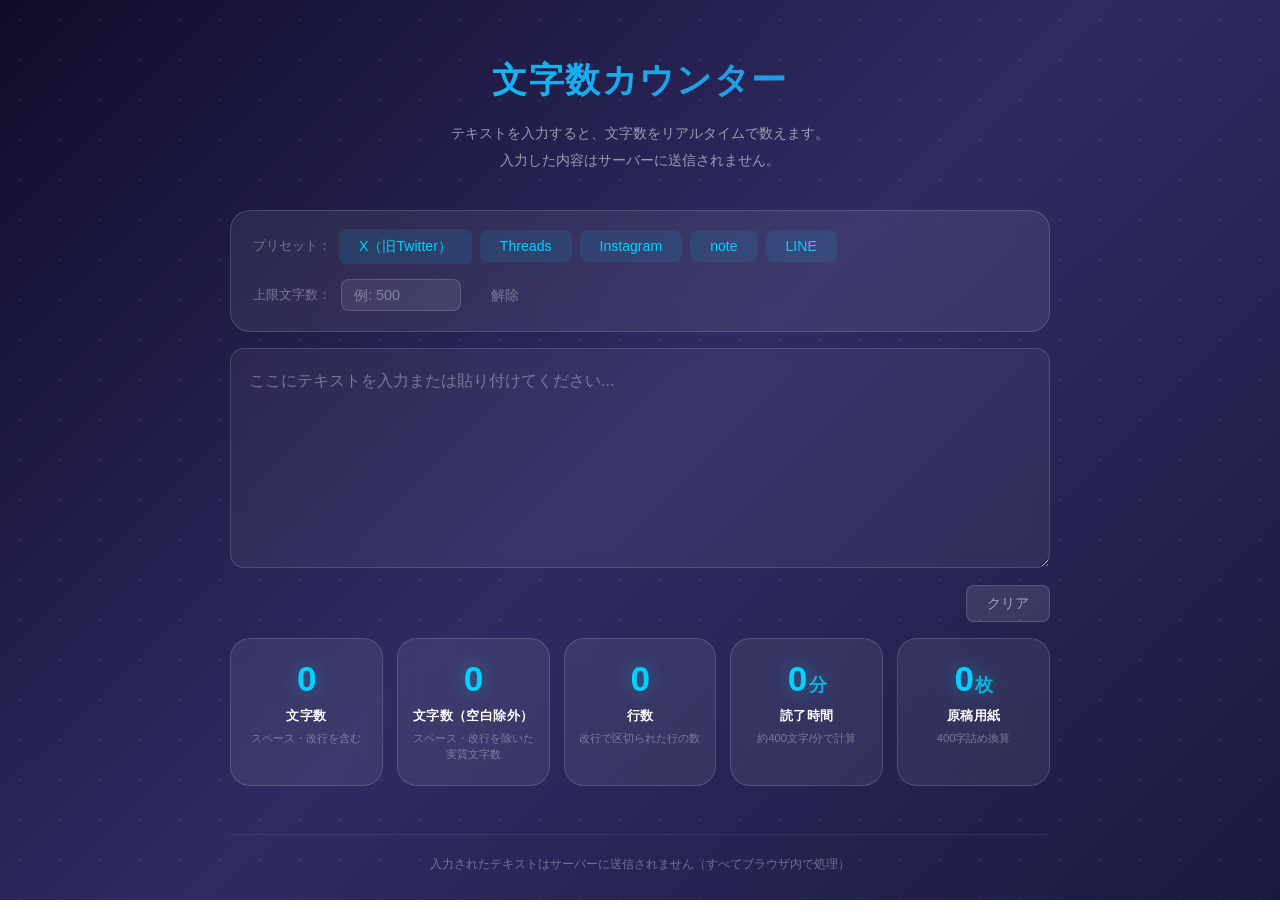
==== index.html @ 9572130a "SEO対策：meta description・OGP・JSON-LD・sitemap・robots.txt を追加 Co-Authored-By: Claude Sonnet 4.6 <noreply" ====
<!DOCTYPE html>
<html lang="ja">
  <head>
    <!-- ブラウザに「このファイルはHTMLですよ」と伝える宣言 -->

    <!-- 文字コードの指定（日本語を正しく表示するために必須） -->
    <meta charset="UTF-8" />

    <!-- スマートフォンでも正しく表示するための設定 -->
    <meta name="viewport" content="width=device-width, initial-scale=1.0" />

    <!-- ブラウザのタブに表示されるタイトル -->
    <title>文字数カウンター｜無料・リアルタイムで文字数をカウント</title>

    <!-- 検索結果に表示される説明文 -->
    <meta name="description" content="テキストを入力するだけで文字数をリアルタイムでカウント。スペース除外・行数・読了時間・原稿用紙換算も対応。X（旧Twitter）・Instagram・LINE など SNS の文字数制限プリセット付き。無料・登録不要。" />
    <meta name="keywords" content="文字数カウンター,文字数カウント,文字数,カウント,無料,リアルタイム,SNS,Twitter,Instagram,LINE" />

    <!-- 正規URL（重複ページ対策） -->
    <link rel="canonical" href="https://moji-counter.netlify.app/" />

    <!-- OGP（SNSシェア時の見た目） -->
    <meta property="og:type"        content="website" />
    <meta property="og:url"         content="https://moji-counter.netlify.app/" />
    <meta property="og:title"       content="文字数カウンター｜無料・リアルタイムで文字数をカウント" />
    <meta property="og:description" content="テキストを入力するだけで文字数をリアルタイムでカウント。SNS プリセット・読了時間・原稿用紙換算対応。無料・登録不要。" />
    <meta property="og:locale"      content="ja_JP" />
    <meta name="twitter:card"       content="summary" />

    <!-- 構造化データ（JSON-LD）：Googleがツールとして認識しやすくなる -->
    <script type="application/ld+json">
    {
      "@context": "https://schema.org",
      "@type": "WebApplication",
      "name": "文字数カウンター",
      "url": "https://moji-counter.netlify.app/",
      "description": "テキストを入力するだけで文字数をリアルタイムでカウント。スペース除外・行数・読了時間・原稿用紙換算も対応。SNSの文字数制限プリセット付き。",
      "applicationCategory": "UtilitiesApplication",
      "operatingSystem": "Any",
      "offers": {
        "@type": "Offer",
        "price": "0",
        "priceCurrency": "JPY"
      },
      "inLanguage": "ja"
    }
    </script>

    <!-- style.css を読み込む（見た目はこのファイルで定義） -->
    <link rel="stylesheet" href="css/style.css" />
  </head>

  <body>
    <!-- ページ全体を包むコンテナ（中央寄せなどに使う） -->
    <div class="container">

      <!-- ===== ヘッダー：タイトルと説明 ===== -->
      <header class="header">
        <h1 class="header__title">文字数カウンター</h1>
        <p class="header__description">
          テキストを入力すると、文字数をリアルタイムで数えます。<br />
          入力した内容はサーバーに送信されません。
        </p>
      </header>

      <!-- ===== メイン：テキストエリア ===== -->
      <main class="main">

        <!-- ===== SNSプリセット＋上限設定エリア ===== -->
        <div class="limit-area glass-card">

          <!-- SNSプリセットボタン群 -->
          <!-- data-limit 属性：ボタンに紐づく上限文字数を格納している -->
          <!-- JavaScriptはこの値を読み取って上限を自動セットする -->
          <div class="presets">
            <span class="presets__label">プリセット：</span>
            <button class="btn btn--preset" data-limit="140">X（旧Twitter）</button>
            <button class="btn btn--preset" data-limit="500">Threads</button>
            <button class="btn btn--preset" data-limit="2200">Instagram</button>
            <button class="btn btn--preset" data-limit="2000">note</button>
            <button class="btn btn--preset" data-limit="200">LINE</button>
          </div>

          <!-- 上限文字数の手動入力欄 -->
          <div class="limit-input-group">
            <label for="limit-input" class="limit-input-group__label">上限文字数：</label>
            <input
              id="limit-input"
              type="number"
              class="limit-input"
              placeholder="例: 500"
              min="1"
            />
            <!-- クリアボタン：上限設定を解除する -->
            <button id="limit-clear-btn" class="btn btn--limit-clear">解除</button>
          </div>

        </div>
        <!-- /limit-area -->

        <!-- テキストを入力する大きな欄 -->
        <!-- id="input-text" で JavaScript から操作するための名前をつける -->
        <textarea
          id="input-text"
          class="textarea"
          placeholder="ここにテキストを入力または貼り付けてください..."
        ></textarea>

        <!-- クリアボタン：テキストエリアの内容を全消去する -->
        <div class="button-area">
          <button id="clear-btn" class="btn btn--clear">クリア</button>
        </div>

        <!-- ===== プログレスバーエリア ===== -->
        <!-- 上限が設定されていないときは非表示（JSで制御する） -->
        <div id="progress-area" class="progress-area glass-card progress-area--hidden">

          <!-- 使用率テキスト表示（例：「140 / 280文字 (50%）」） -->
          <div class="progress-info">
            <span id="progress-text" class="progress-info__text"></span>
            <span id="progress-percent" class="progress-info__percent"></span>
          </div>

          <!-- プログレスバー本体 -->
          <!-- progress-bar__fill の width を JS で動的に変える -->
          <div class="progress-bar">
            <div id="progress-fill" class="progress-bar__fill"></div>
          </div>

        </div>
        <!-- /progress-area -->

        <!-- ===== カウント結果を表示するカードエリア ===== -->
        <!-- カードを横並びにするために cards というクラスを使う -->
        <div class="cards">

          <!-- カード1：総文字数 -->
          <div class="card glass-card">
            <span id="total-chars" class="card__number">0</span>
            <span class="card__label">文字数</span>
            <span class="card__description">スペース・改行を含む</span>
          </div>

          <!-- カード2：スペース・改行を除いた文字数 -->
          <div class="card glass-card">
            <span id="no-space-chars" class="card__number">0</span>
            <span class="card__label">文字数（空白除外）</span>
            <span class="card__description">スペース・改行を除いた実質文字数</span>
          </div>

          <!-- カード3：行数 -->
          <div class="card glass-card">
            <span id="lines" class="card__number">0</span>
            <span class="card__label">行数</span>
            <span class="card__description">改行で区切られた行の数</span>
          </div>

          <!-- カード4：読了時間 -->
          <div class="card glass-card">
            <span id="reading-time" class="card__number">0<span class="card__number-unit">分</span></span>
            <span class="card__label">読了時間</span>
            <span class="card__description">約400文字/分で計算</span>
          </div>

          <!-- カード5：原稿用紙換算 -->
          <div class="card glass-card">
            <span id="manuscript" class="card__number">0<span class="card__number-unit">枚</span></span>
            <span class="card__label">原稿用紙</span>
            <span class="card__description">400字詰め換算</span>
          </div>

        </div>
        <!-- /cards -->

      </main>
      <!-- /main -->

      <!-- ===== フッター：補足情報 ===== -->
      <footer class="footer">
        <p>入力されたテキストはサーバーに送信されません（すべてブラウザ内で処理）</p>
      </footer>

    </div>
    <!-- /container -->

    <!-- JavaScript ファイルを読み込む -->
    <!-- body の一番下に書くのがポイント：HTML が全部読み込まれてから JS を動かすため -->
    <script src="js/counter.js"></script>
  </body>
</html>
---- css/style.css ----
/* =============================================
   文字数カウンター - スタイルシート
   デザインコンセプト：「Glass & Depth」
   =============================================
   競合との差別化：
   - 深いパープル系グラデーション背景（競合はすべてライトテーマ）
   - グラスモーフィズム：すりガラス風カード
   - シアン〜ブルーのグラデーションアクセント
   - 数値に光彩（glow）エフェクト
============================================= */


/* =============================================
   1. デザイン変数
============================================= */
:root {
  /* ── 背景グラデーション ── */
  --bg-gradient: linear-gradient(135deg, #0f0c29 0%, #302b63 50%, #1a1a3e 100%);

  /* ── グラスカードの色 ── */
  /* rgba(r,g,b, 透明度) : 透明度を下げることで背景が透けて見える */
  --glass-bg:     rgba(255, 255, 255, 0.07);
  --glass-border: rgba(255, 255, 255, 0.15);
  --glass-hover:  rgba(255, 255, 255, 0.12);

  /* ── テキスト ── */
  --color-text:       #ffffff;
  --color-text-sub:   rgba(255, 255, 255, 0.55);
  --color-text-muted: rgba(255, 255, 255, 0.35);

  /* ── アクセント（シアン〜ブルー）── */
  --color-accent:    #00d2ff;
  --color-accent-2:  #3a7bd5;
  --gradient-accent: linear-gradient(90deg, #00d2ff, #3a7bd5);

  /* ── 警告色（上限超過時） ── */
  --color-danger:    #ff6b6b;
  --color-danger-bg: rgba(255, 107, 107, 0.15);

  /* ── サイズ ── */
  --radius-sm: 8px;
  --radius-md: 14px;
  --radius-lg: 20px;
}


/* =============================================
   2. リセット・ベーススタイル
============================================= */
* {
  margin: 0;
  padding: 0;
  box-sizing: border-box;
}

body {
  font-family: -apple-system, BlinkMacSystemFont, "Hiragino Kaku Gothic ProN",
    "Hiragino Sans", Meiryo, sans-serif;

  /* グラデーション背景を全画面に固定 */
  background: var(--bg-gradient);
  /* fixed にすることでスクロールしても背景が動かない */
  background-attachment: fixed;

  color: var(--color-text);
  line-height: 1.6;

  /* ページの最小高さを画面全体に */
  min-height: 100vh;
}


/* =============================================
   3. 背景の星屑エフェクト
   =============================================
   ::before 疑似要素で背景にドットパターンを追加。
   これだけで「宇宙っぽい奥行き」が生まれます。
============================================= */
body::before {
  content: '';
  position: fixed;        /* スクロールしても固定 */
  inset: 0;               /* 上下左右すべて0（全画面を覆う） */
  pointer-events: none;   /* クリックなどの操作を透過する */

  /* 小さな半透明ドットを散りばめる */
  background-image:
    radial-gradient(circle, rgba(255,255,255,0.08) 1px, transparent 1px);
  background-size: 40px 40px; /* ドットの間隔 */

  z-index: 0; /* コンテンツの下に置く */
}


/* =============================================
   4. コンテナ（中央寄せ）
============================================= */
.container {
  position: relative;
  z-index: 1;           /* body::before の上に重ねる */
  max-width: 860px;
  margin: 0 auto;
  padding: 0 20px;
}


/* =============================================
   5. ヘッダー
============================================= */
.header {
  padding: 52px 0 36px;
  text-align: center;
}

.header__title {
  font-size: 2.2rem;
  font-weight: 800;
  letter-spacing: 0.04em;

  /* テキストにグラデーションを適用するテクニック */
  background: var(--gradient-accent);
  -webkit-background-clip: text;   /* テキスト部分だけ背景を見せる */
  -webkit-text-fill-color: transparent; /* テキスト自体の色を透明に */
  background-clip: text;

  margin-bottom: 12px;
}

.header__description {
  font-size: 0.88rem;
  color: var(--color-text-sub);
  line-height: 1.9;
}


/* =============================================
   6. グラスカード共通スタイル
   =============================================
   グラスモーフィズム（Glassmorphism）の実装：
   - 半透明の背景
   - backdrop-filter: blur で背景をぼかす
   - 薄いボーダーで「縁」を表現
============================================= */
.glass-card {
  background: var(--glass-bg);
  border: 1px solid var(--glass-border);
  border-radius: var(--radius-lg);

  /* これがすりガラス効果の核心 */
  /* 要素の後ろにある背景をぼかす */
  backdrop-filter: blur(12px);
  -webkit-backdrop-filter: blur(12px); /* Safari対応 */
}


/* =============================================
   7. SNSプリセット＋上限設定エリア
============================================= */
.limit-area {
  padding: 18px 22px;
  margin-bottom: 16px;
  display: flex;
  flex-direction: column;
  gap: 14px;
}

/* プリセットボタン行 */
.presets {
  display: flex;
  align-items: center;
  flex-wrap: wrap;
  gap: 8px;
}

.presets__label {
  font-size: 0.8rem;
  color: var(--color-text-muted);
  white-space: nowrap;
}

/* プリセットボタン */
.btn--preset {
  background: rgba(0, 210, 255, 0.1);
  color: var(--color-accent);
  border: 1px solid rgba(0, 210, 255, 0.3);
  font-size: 0.82rem;
  padding: 5px 14px;
  border-radius: 999px; /* ピル型 */
  cursor: pointer;
  transition: all 0.2s;
}

.btn--preset:hover {
  background: rgba(0, 210, 255, 0.25);
  border-color: var(--color-accent);
}

/* 選択中のプリセット */
.btn--preset--active {
  background: var(--gradient-accent);
  color: #fff;
  border-color: transparent;

  /* 光彩エフェクト */
  box-shadow: 0 0 12px rgba(0, 210, 255, 0.5);
}

/* 上限入力行 */
.limit-input-group {
  display: flex;
  align-items: center;
  gap: 10px;
}

.limit-input-group__label {
  font-size: 0.8rem;
  color: var(--color-text-muted);
  white-space: nowrap;
}

/* 数値入力フィールド */
.limit-input {
  width: 120px;
  padding: 7px 12px;
  background: rgba(255, 255, 255, 0.08);
  border: 1px solid var(--glass-border);
  border-radius: var(--radius-sm);
  font-size: 0.9rem;
  color: var(--color-text);
  transition: border-color 0.2s, box-shadow 0.2s;
}

/* ブラウザのデフォルトスピナーを非表示 */
.limit-input::-webkit-inner-spin-button,
.limit-input::-webkit-outer-spin-button {
  -webkit-appearance: none;
}

.limit-input::placeholder {
  color: var(--color-text-muted);
}

.limit-input:focus {
  outline: none;
  border-color: var(--color-accent);
  box-shadow: 0 0 0 3px rgba(0, 210, 255, 0.15);
}

/* 解除ボタン */
.btn--limit-clear {
  background: transparent;
  color: var(--color-text-muted);
  border: 1px solid rgba(255,255,255,0.15);
  font-size: 0.8rem;
  padding: 6px 14px;
  border-radius: var(--radius-sm);
  cursor: pointer;
  transition: all 0.2s;
}

.btn--limit-clear:hover {
  border-color: rgba(255,255,255,0.35);
  color: var(--color-text);
}


/* =============================================
   8. テキストエリア
============================================= */
.textarea {
  width: 100%;
  height: 220px;
  padding: 18px;
  margin-bottom: 10px;

  background: rgba(255, 255, 255, 0.05);
  border: 1px solid var(--glass-border);
  border-radius: var(--radius-md);
  backdrop-filter: blur(8px);
  -webkit-backdrop-filter: blur(8px);

  font-family: inherit;
  font-size: 1rem;
  color: var(--color-text);
  line-height: 1.8;
  resize: vertical;

  transition: border-color 0.2s, box-shadow 0.2s;
}

.textarea::placeholder {
  color: var(--color-text-muted);
}

.textarea:focus {
  outline: none;
  border-color: var(--color-accent);
  box-shadow: 0 0 0 3px rgba(0, 210, 255, 0.12),
              0 0 20px rgba(0, 210, 255, 0.08);
}


/* =============================================
   9. ボタンエリア（クリアボタン）
============================================= */
.button-area {
  display: flex;
  justify-content: flex-end;
  margin-bottom: 16px;
}

.btn {
  padding: 8px 20px;
  border: none;
  border-radius: var(--radius-sm);
  font-size: 0.88rem;
  cursor: pointer;
  transition: all 0.2s;
  font-family: inherit;
}

.btn:active {
  opacity: 0.7;
  transform: scale(0.97);
}

.btn--clear {
  background: rgba(255, 255, 255, 0.1);
  color: var(--color-text-sub);
  border: 1px solid var(--glass-border);
}

.btn--clear:hover {
  background: rgba(255, 255, 255, 0.18);
  color: var(--color-text);
}


/* =============================================
   10. プログレスバー
============================================= */
.progress-area {
  padding: 14px 20px;
  margin-bottom: 20px;
  transition: opacity 0.3s;
}

.progress-area--hidden {
  display: none;
}

.progress-info {
  display: flex;
  justify-content: space-between;
  align-items: baseline;
  margin-bottom: 10px;
}

.progress-info__text {
  font-size: 0.82rem;
  color: var(--color-text-muted);
}

.progress-info__percent {
  font-size: 1rem;
  font-weight: 700;
  color: var(--color-accent);
  transition: color 0.3s;
}

.progress-info__percent--over {
  color: var(--color-danger);
}

/* バー外枠 */
.progress-bar {
  width: 100%;
  height: 6px;
  background: rgba(255, 255, 255, 0.1);
  border-radius: 999px;
  overflow: hidden;
}

/* バー塗り */
.progress-bar__fill {
  height: 100%;
  width: 0%;
  background: var(--gradient-accent); /* グラデーションのバー */
  border-radius: 999px;
  transition: width 0.35s ease, background 0.3s;

  /* 光彩エフェクト */
  box-shadow: 0 0 8px rgba(0, 210, 255, 0.6);
}

.progress-bar__fill--over {
  background: var(--color-danger);
  box-shadow: 0 0 8px rgba(255, 107, 107, 0.6);
}

.card__number--over {
  color: var(--color-danger) !important;
  text-shadow: 0 0 12px rgba(255, 107, 107, 0.6);
}


/* =============================================
   11. カウントカード
============================================= */

/* カードを5列で並べるグリッド */
.cards {
  display: grid;
  grid-template-columns: repeat(5, 1fr);
  gap: 14px;
  margin-bottom: 48px;
}

/* 個別カード */
.card {
  padding: 22px 14px;
  display: flex;
  flex-direction: column;
  align-items: center;
  text-align: center;
  transition: transform 0.25s, box-shadow 0.25s, background 0.25s;
  cursor: default;
}

.card:hover {
  transform: translateY(-4px);
  background: var(--glass-hover);
  box-shadow: 0 8px 32px rgba(0, 0, 0, 0.3),
              0 0 0 1px rgba(0, 210, 255, 0.2);
}

/* 数値（大きく光る） */
.card__number {
  font-size: 2.2rem;
  font-weight: 800;
  color: var(--color-accent);
  margin-bottom: 8px;
  line-height: 1;
  letter-spacing: -0.02em;

  /* 数値の光彩エフェクト */
  text-shadow: 0 0 20px rgba(0, 210, 255, 0.45);

  transition: color 0.2s, text-shadow 0.2s;
}

/* 単位テキスト（「分」「枚」） */
.card__number-unit {
  font-size: 1.1rem;
  font-weight: 600;
  margin-left: 2px;
  opacity: 0.8;
}

/* ラベル */
.card__label {
  font-size: 0.82rem;
  font-weight: 600;
  color: var(--color-text);
  margin-bottom: 4px;
  letter-spacing: 0.03em;
}

/* 補足説明 */
.card__description {
  font-size: 0.7rem;
  color: var(--color-text-muted);
  line-height: 1.5;
}


/* =============================================
   12. フッター
============================================= */
.footer {
  padding: 20px 0 44px;
  text-align: center;
  border-top: 1px solid rgba(255, 255, 255, 0.08);
}

.footer p {
  font-size: 0.78rem;
  color: var(--color-text-muted);
}


/* =============================================
   13. レスポンシブデザイン
============================================= */

/* タブレット（800px以下）：3列に */
@media (max-width: 800px) {
  .cards {
    grid-template-columns: repeat(3, 1fr);
  }
}

/* スマートフォン（600px以下） */
@media (max-width: 600px) {
  .header__title {
    font-size: 1.6rem;
  }

  /* 2列に */
  .cards {
    grid-template-columns: repeat(2, 1fr);
  }

  .textarea {
    height: 180px;
  }

  .limit-area {
    padding: 14px 16px;
  }
}

/* 極小画面（400px以下）：1列に */
@media (max-width: 400px) {
  .cards {
    grid-template-columns: 1fr;
  }
}
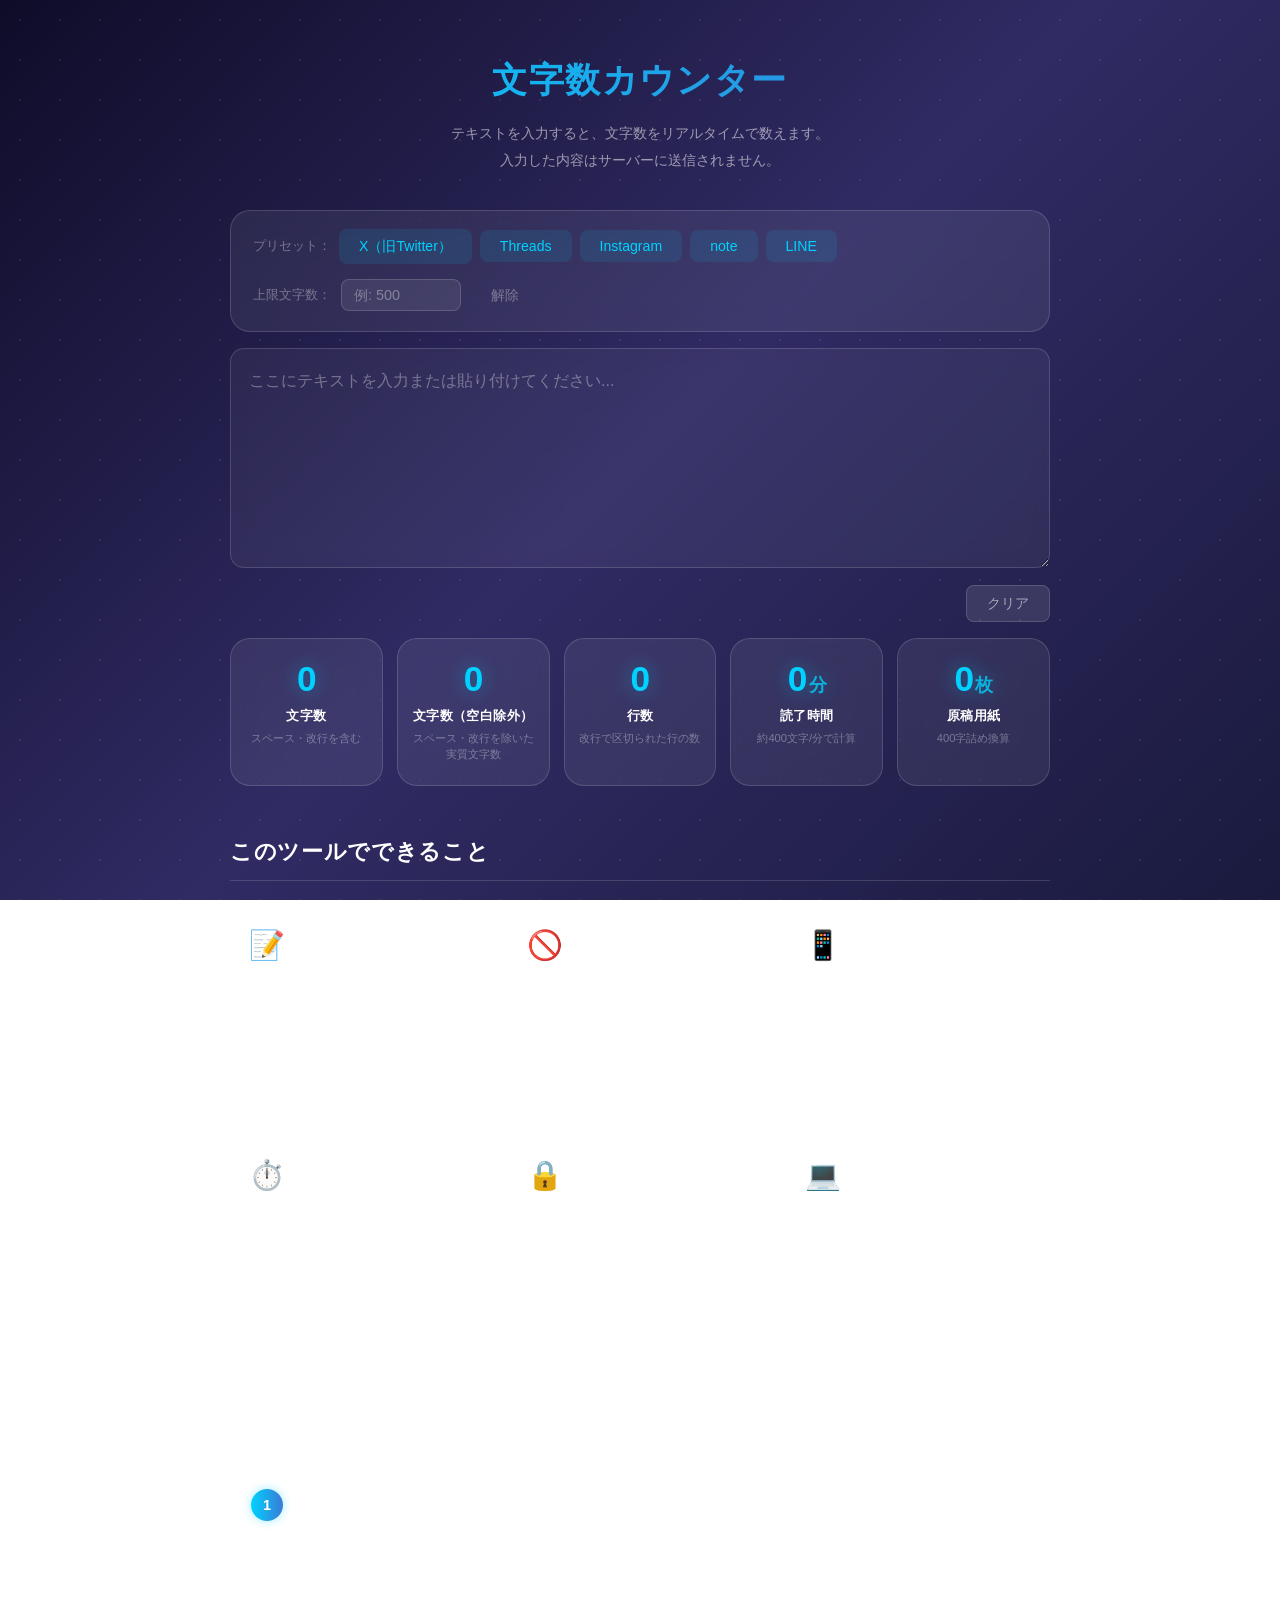
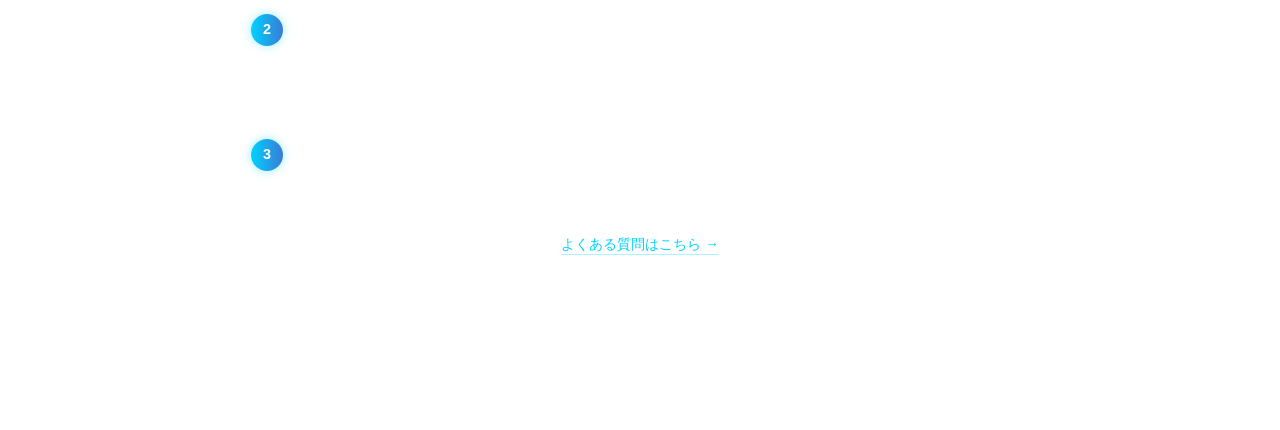
==== commit 9f1cb6a2: "コンテンツページ追加：機能紹介・使い方・FAQ（AdSense・SEO対策） Co-Authored-By: Claude Sonnet 4.6 <noreply@anthropic.com>" ====
--- a/index.html
+++ b/index.html
@@ -175,8 +175,78 @@
       </main>
       <!-- /main -->
 
+      <!-- ===== 機能紹介セクション ===== -->
+      <section class="content-section">
+        <h2 class="content-section__title">このツールでできること</h2>
+        <div class="feature-grid">
+          <div class="feature-item glass-card">
+            <div class="feature-item__icon">📝</div>
+            <h3 class="feature-item__title">リアルタイム文字数カウント</h3>
+            <p class="feature-item__text">テキストを入力するたびに即座に文字数を表示。コピー＆ペーストにも対応しています。</p>
+          </div>
+          <div class="feature-item glass-card">
+            <div class="feature-item__icon">🚫</div>
+            <h3 class="feature-item__title">空白除外カウント</h3>
+            <p class="feature-item__text">スペースや改行を除いた実質的な文字数を同時に表示。論文やレポートの文字数確認に便利です。</p>
+          </div>
+          <div class="feature-item glass-card">
+            <div class="feature-item__icon">📱</div>
+            <h3 class="feature-item__title">SNSプリセット対応</h3>
+            <p class="feature-item__text">X（旧Twitter）・Threads・Instagram・note・LINEの文字数上限をワンクリックで設定。超過するとバーが赤くなります。</p>
+          </div>
+          <div class="feature-item glass-card">
+            <div class="feature-item__icon">⏱️</div>
+            <h3 class="feature-item__title">読了時間・原稿用紙換算</h3>
+            <p class="feature-item__text">日本語の平均読書速度（約400文字/分）をもとに読了時間を計算。400字詰め原稿用紙の換算枚数も表示します。</p>
+          </div>
+          <div class="feature-item glass-card">
+            <div class="feature-item__icon">🔒</div>
+            <h3 class="feature-item__title">プライバシー安全</h3>
+            <p class="feature-item__text">入力したテキストはサーバーに送信されません。すべての処理はブラウザ内で完結するため、機密文書も安心して使えます。</p>
+          </div>
+          <div class="feature-item glass-card">
+            <div class="feature-item__icon">💻</div>
+            <h3 class="feature-item__title">登録不要・完全無料</h3>
+            <p class="feature-item__text">アカウント登録やアプリのインストールは不要。ブラウザがあればすぐに使えます。スマートフォンにも対応しています。</p>
+          </div>
+        </div>
+      </section>
+
+      <!-- ===== 使い方セクション ===== -->
+      <section class="content-section">
+        <h2 class="content-section__title">使い方</h2>
+        <ol class="howto-list">
+          <li class="howto-list__item glass-card">
+            <span class="howto-list__step">1</span>
+            <div class="howto-list__body">
+              <strong>テキストを入力または貼り付ける</strong>
+              <p>画面上のテキストエリアに文字を入力するか、コピーしたテキストを貼り付けます。入力と同時に文字数が自動で更新されます。</p>
+            </div>
+          </li>
+          <li class="howto-list__item glass-card">
+            <span class="howto-list__step">2</span>
+            <div class="howto-list__body">
+              <strong>SNSプリセットまたは上限文字数を設定する（任意）</strong>
+              <p>投稿先のSNSボタンをクリックするか、「上限文字数」欄に数値を入力すると、プログレスバーで残り文字数を確認できます。</p>
+            </div>
+          </li>
+          <li class="howto-list__item glass-card">
+            <span class="howto-list__step">3</span>
+            <div class="howto-list__body">
+              <strong>各カードの数値を確認する</strong>
+              <p>文字数・空白除外文字数・行数・読了時間・原稿用紙換算がリアルタイムで表示されます。</p>
+            </div>
+          </li>
+        </ol>
+        <p class="content-section__link-wrap"><a href="faq.html" class="content-link">よくある質問はこちら →</a></p>
+      </section>
+
       <!-- ===== フッター：補足情報 ===== -->
       <footer class="footer">
+        <nav class="footer-nav">
+          <a href="index.html" class="footer-nav__link">ホーム</a>
+          <a href="faq.html" class="footer-nav__link">よくある質問</a>
+        </nav>
         <p>入力されたテキストはサーバーに送信されません（すべてブラウザ内で処理）</p>
       </footer>
 
--- a/css/style.css
+++ b/css/style.css
@@ -474,7 +474,147 @@
 
 
 /* =============================================
-   12. フッター
+   12. コンテンツセクション（機能紹介・使い方）
+============================================= */
+.content-section {
+  margin-bottom: 56px;
+}
+
+.content-section__title {
+  font-size: 1.4rem;
+  font-weight: 700;
+  color: var(--color-text);
+  margin-bottom: 20px;
+  padding-bottom: 10px;
+  border-bottom: 1px solid var(--glass-border);
+  letter-spacing: 0.03em;
+}
+
+/* 機能グリッド */
+.feature-grid {
+  display: grid;
+  grid-template-columns: repeat(3, 1fr);
+  gap: 14px;
+}
+
+.feature-item {
+  padding: 20px 18px;
+}
+
+.feature-item__icon {
+  font-size: 1.8rem;
+  margin-bottom: 10px;
+}
+
+.feature-item__title {
+  font-size: 0.9rem;
+  font-weight: 700;
+  color: var(--color-text);
+  margin-bottom: 8px;
+}
+
+.feature-item__text {
+  font-size: 0.8rem;
+  color: var(--color-text-sub);
+  line-height: 1.7;
+}
+
+/* 使い方リスト */
+.howto-list {
+  display: flex;
+  flex-direction: column;
+  gap: 12px;
+  list-style: none;
+  margin-bottom: 20px;
+}
+
+.howto-list__item {
+  display: flex;
+  align-items: flex-start;
+  gap: 16px;
+  padding: 18px 20px;
+}
+
+.howto-list__step {
+  flex-shrink: 0;
+  width: 32px;
+  height: 32px;
+  border-radius: 50%;
+  background: var(--gradient-accent);
+  color: #fff;
+  font-weight: 800;
+  font-size: 0.9rem;
+  display: flex;
+  align-items: center;
+  justify-content: center;
+  box-shadow: 0 0 10px rgba(0, 210, 255, 0.4);
+}
+
+.howto-list__body strong {
+  display: block;
+  font-size: 0.95rem;
+  color: var(--color-text);
+  margin-bottom: 6px;
+}
+
+.howto-list__body p {
+  font-size: 0.82rem;
+  color: var(--color-text-sub);
+  line-height: 1.7;
+}
+
+.content-section__link-wrap {
+  text-align: center;
+  margin-top: 8px;
+}
+
+.content-link {
+  color: var(--color-accent);
+  font-size: 0.88rem;
+  text-decoration: none;
+  border-bottom: 1px solid rgba(0, 210, 255, 0.3);
+  padding-bottom: 2px;
+  transition: border-color 0.2s;
+}
+
+.content-link:hover {
+  border-color: var(--color-accent);
+}
+
+/* フッターナビ */
+.footer-nav {
+  display: flex;
+  justify-content: center;
+  gap: 24px;
+  margin-bottom: 12px;
+}
+
+.footer-nav__link {
+  color: var(--color-text-muted);
+  font-size: 0.82rem;
+  text-decoration: none;
+  transition: color 0.2s;
+}
+
+.footer-nav__link:hover {
+  color: var(--color-text);
+}
+
+/* レスポンシブ対応 */
+@media (max-width: 700px) {
+  .feature-grid {
+    grid-template-columns: repeat(2, 1fr);
+  }
+}
+
+@media (max-width: 480px) {
+  .feature-grid {
+    grid-template-columns: 1fr;
+  }
+}
+
+/* =============================================
+   13. フッター
 ============================================= */
 .footer {
   padding: 20px 0 44px;
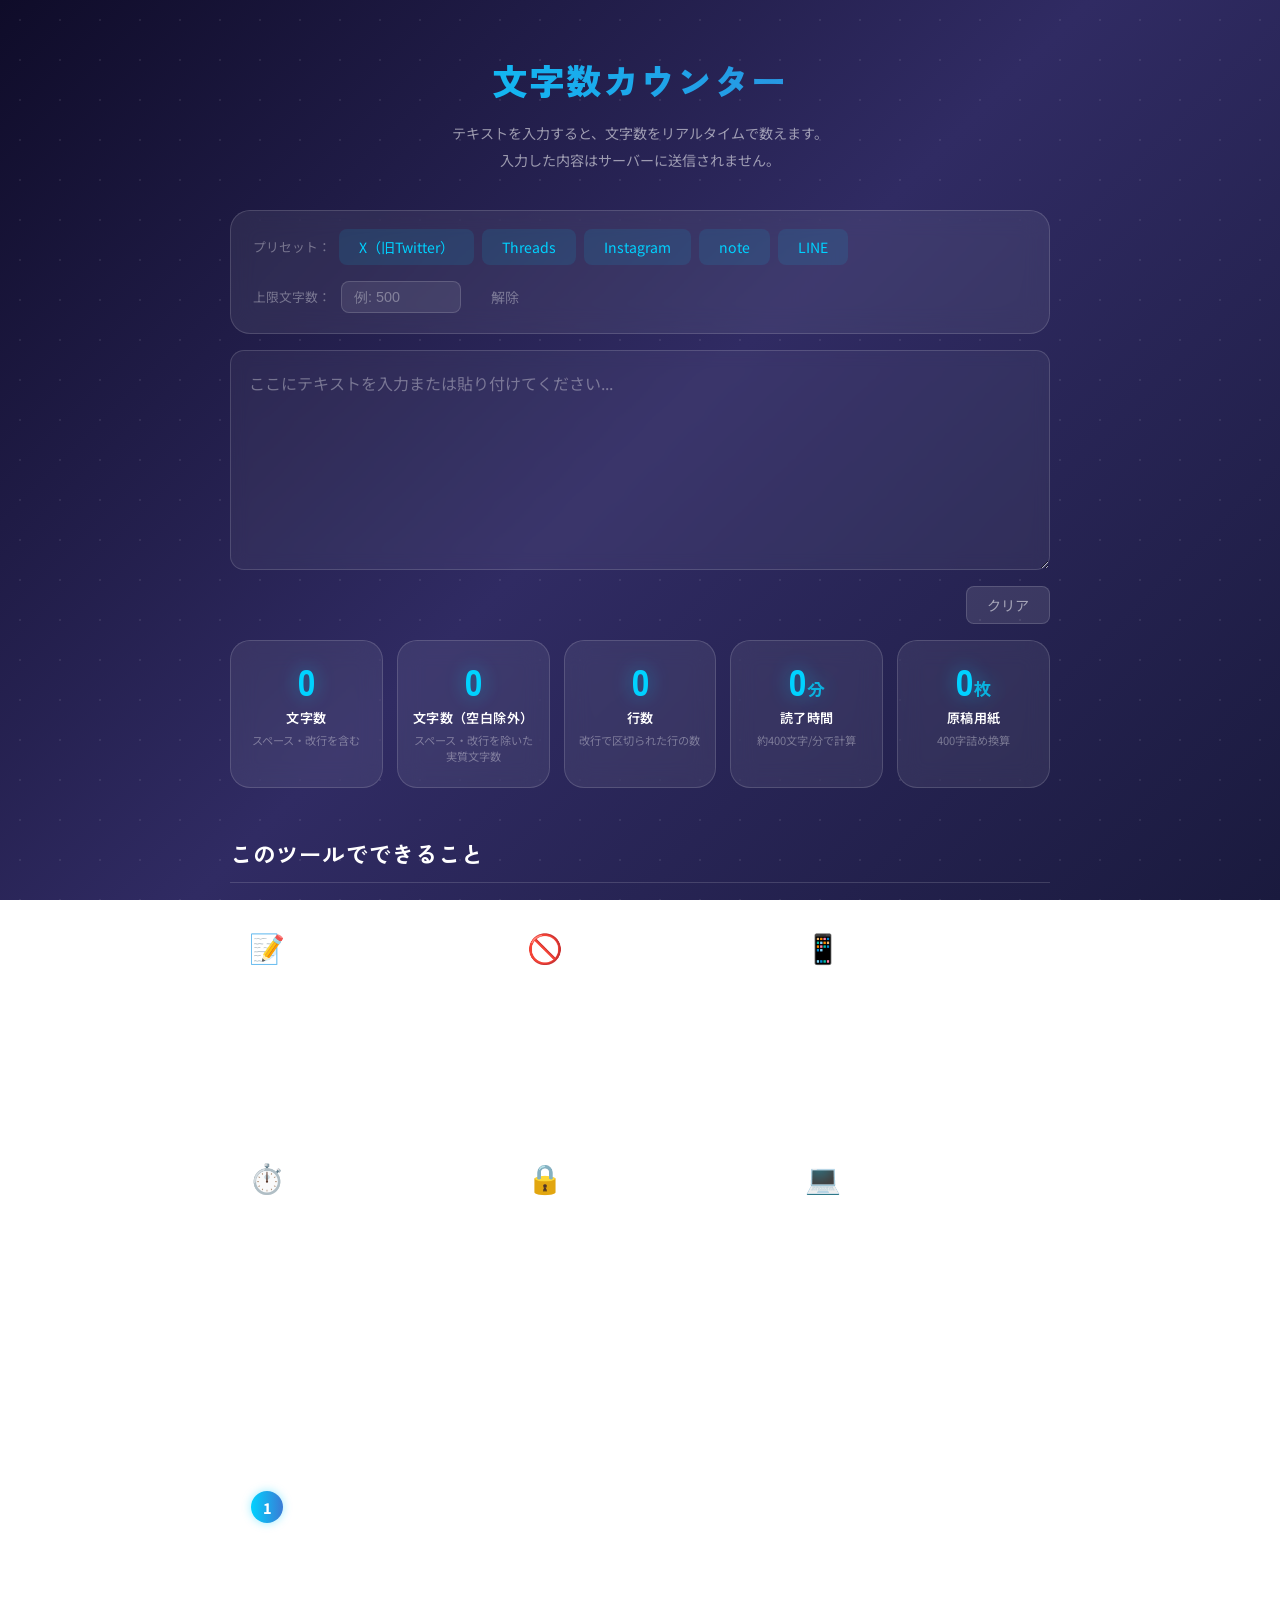
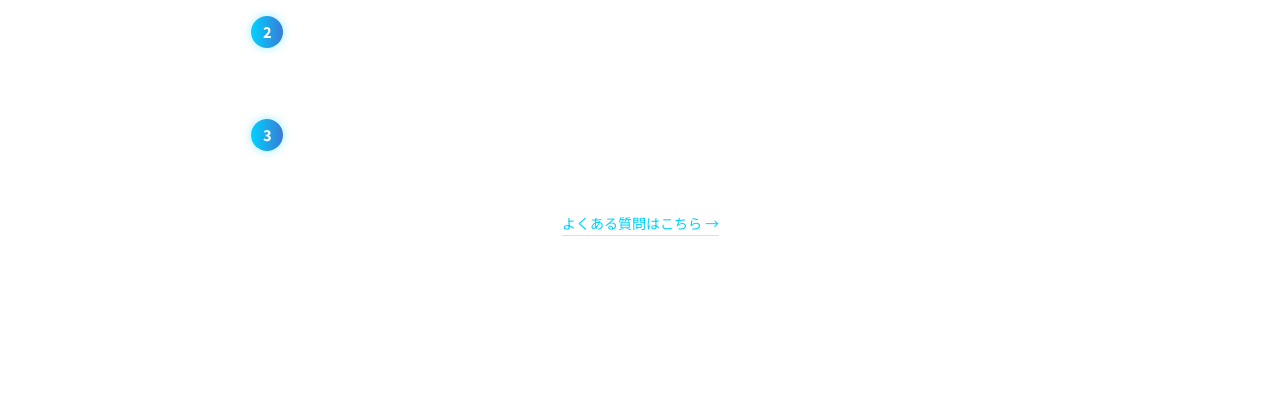
==== commit 52c1b511: "og:titleをSNS向けに変更・Google Fontsでフォントをリニューアル Co-Authored-By: Claude Sonnet 4.6 <noreply@anthropic.com>" ====
--- a/index.html
+++ b/index.html
@@ -22,7 +22,7 @@
     <!-- OGP（SNSシェア時の見た目） -->
     <meta property="og:type"        content="website" />
     <meta property="og:url"         content="https://moji-counter.netlify.app/" />
-    <meta property="og:title"       content="文字数カウンター｜無料・リアルタイムで文字数をカウント" />
+    <meta property="og:title"       content="貼るだけで即カウント📝 無料の文字数カウンター" />
     <meta property="og:description" content="テキストを入力するだけで文字数をリアルタイムでカウント。SNS プリセット・読了時間・原稿用紙換算対応。無料・登録不要。" />
     <meta property="og:locale"      content="ja_JP" />
     <meta name="twitter:card"       content="summary" />
@@ -45,6 +45,11 @@
       "inLanguage": "ja"
     }
     </script>
+
+    <!-- Google Fonts -->
+    <link rel="preconnect" href="https://fonts.googleapis.com" />
+    <link rel="preconnect" href="https://fonts.gstatic.com" crossorigin />
+    <link href="https://fonts.googleapis.com/css2?family=Zen+Kaku+Gothic+New:wght@400;700;900&family=Noto+Sans+JP:wght@400;600&display=swap" rel="stylesheet" />
 
     <!-- style.css を読み込む（見た目はこのファイルで定義） -->
     <link rel="stylesheet" href="css/style.css" />
--- a/css/style.css
+++ b/css/style.css
@@ -54,7 +54,7 @@
 }
 
 body {
-  font-family: -apple-system, BlinkMacSystemFont, "Hiragino Kaku Gothic ProN",
+  font-family: "Noto Sans JP", -apple-system, BlinkMacSystemFont,
     "Hiragino Sans", Meiryo, sans-serif;
 
   /* グラデーション背景を全画面に固定 */
@@ -112,9 +112,10 @@
 }
 
 .header__title {
+  font-family: "Zen Kaku Gothic New", sans-serif;
   font-size: 2.2rem;
-  font-weight: 800;
-  letter-spacing: 0.04em;
+  font-weight: 900;
+  letter-spacing: 0.06em;
 
   /* テキストにグラデーションを適用するテクニック */
   background: var(--gradient-accent);
@@ -435,8 +436,9 @@
 
 /* 数値（大きく光る） */
 .card__number {
+  font-family: "Zen Kaku Gothic New", sans-serif;
   font-size: 2.2rem;
-  font-weight: 800;
+  font-weight: 900;
   color: var(--color-accent);
   margin-bottom: 8px;
   line-height: 1;
@@ -481,13 +483,14 @@
 }
 
 .content-section__title {
+  font-family: "Zen Kaku Gothic New", sans-serif;
   font-size: 1.4rem;
   font-weight: 700;
   color: var(--color-text);
   margin-bottom: 20px;
   padding-bottom: 10px;
   border-bottom: 1px solid var(--glass-border);
-  letter-spacing: 0.03em;
+  letter-spacing: 0.05em;
 }
 
 /* 機能グリッド */
@@ -507,6 +510,7 @@
 }
 
 .feature-item__title {
+  font-family: "Zen Kaku Gothic New", sans-serif;
   font-size: 0.9rem;
   font-weight: 700;
   color: var(--color-text);
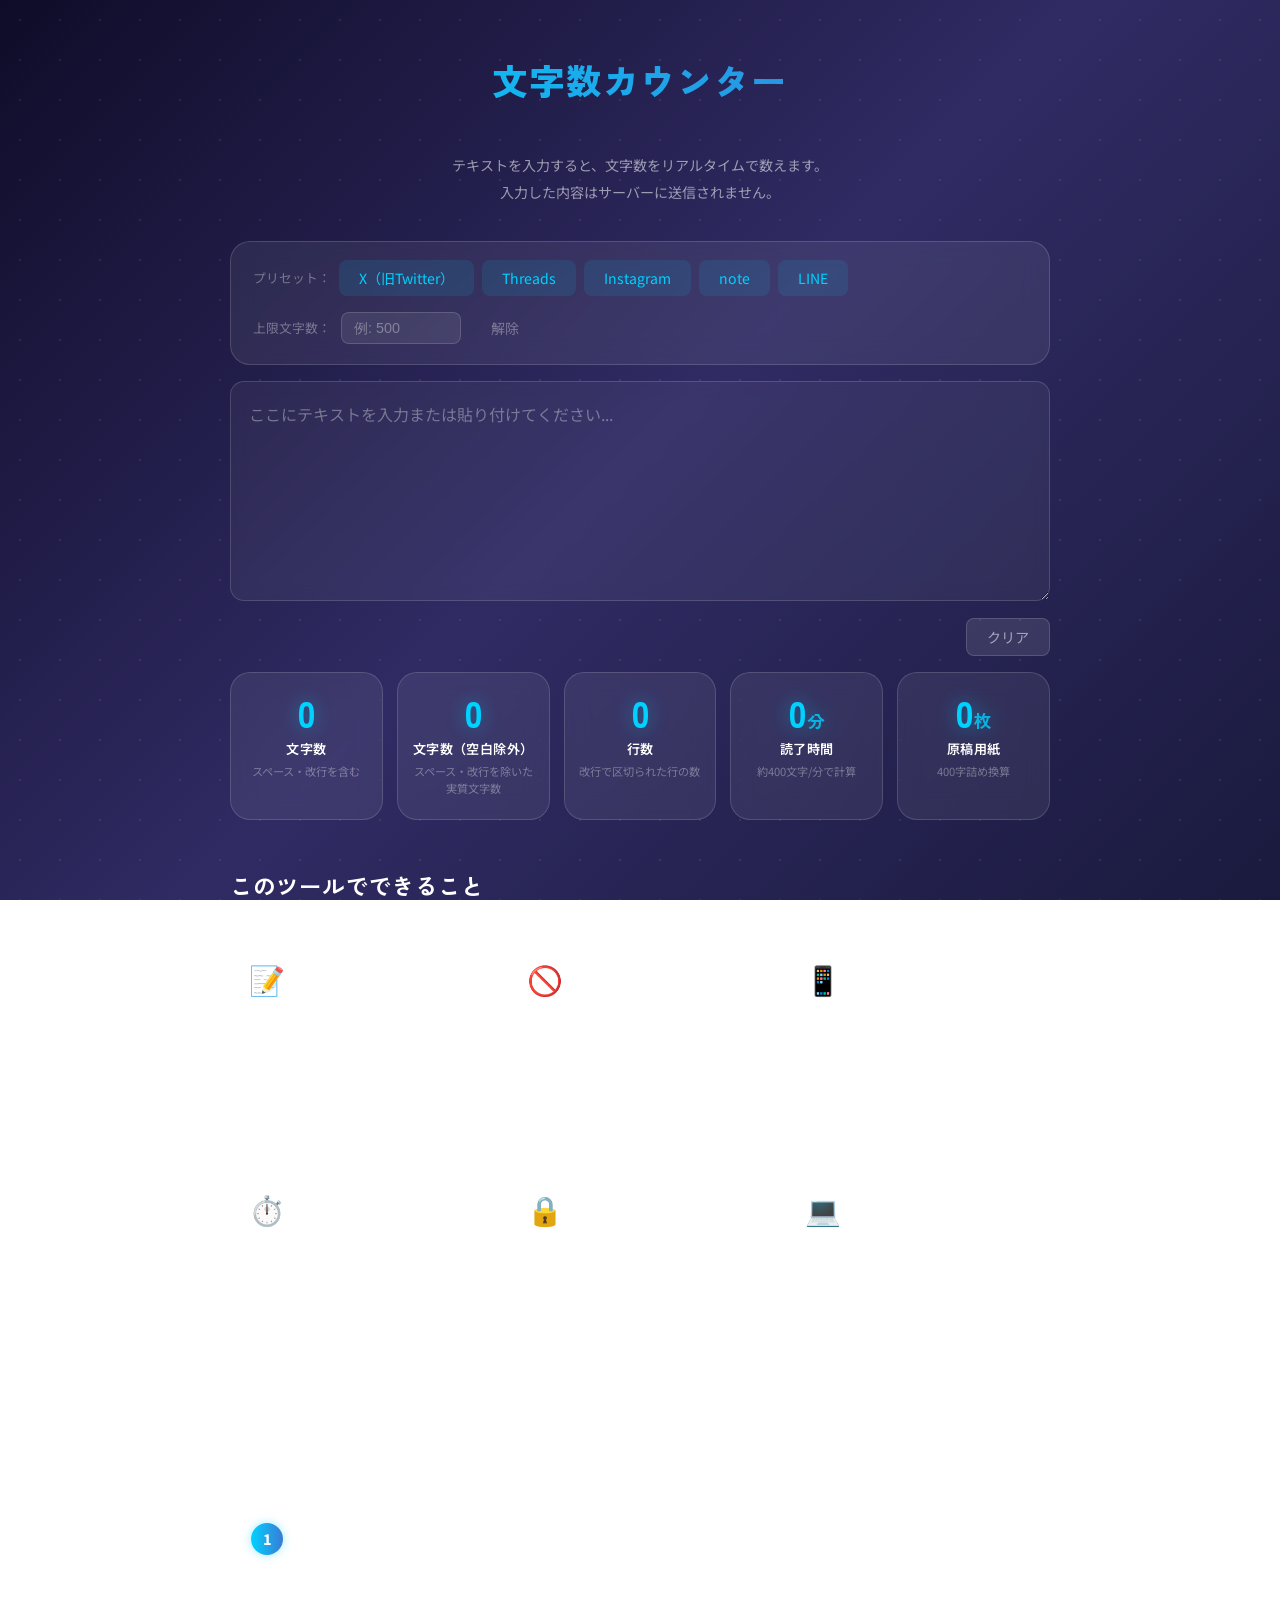
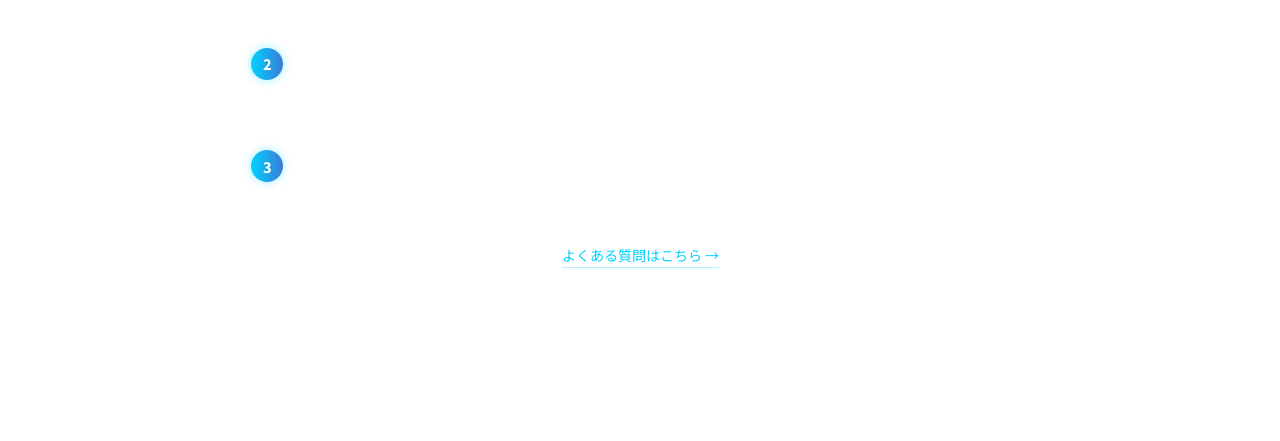
==== commit 7d4a80b1: "ページ内タイトルにサブタイトルを追加" ====
--- a/index.html
+++ b/index.html
@@ -10,7 +10,7 @@
     <meta name="viewport" content="width=device-width, initial-scale=1.0" />
 
     <!-- ブラウザのタブに表示されるタイトル -->
-    <title>文字数カウンター｜無料・リアルタイムで文字数をカウント</title>
+    <title>文字数カウンター｜X・Instagram・LINEも即チェック</title>
 
     <!-- 検索結果に表示される説明文 -->
     <meta name="description" content="テキストを入力するだけで文字数をリアルタイムでカウント。スペース除外・行数・読了時間・原稿用紙換算も対応。X（旧Twitter）・Instagram・LINE など SNS の文字数制限プリセット付き。無料・登録不要。" />
@@ -22,7 +22,7 @@
     <!-- OGP（SNSシェア時の見た目） -->
     <meta property="og:type"        content="website" />
     <meta property="og:url"         content="https://moji-counter.netlify.app/" />
-    <meta property="og:title"       content="貼るだけで即カウント📝 無料の文字数カウンター" />
+    <meta property="og:title"       content="文字数カウンター｜X・Instagram・LINEも即チェック🚀" />
     <meta property="og:description" content="テキストを入力するだけで文字数をリアルタイムでカウント。SNS プリセット・読了時間・原稿用紙換算対応。無料・登録不要。" />
     <meta property="og:locale"      content="ja_JP" />
     <meta name="twitter:card"       content="summary" />
@@ -61,7 +61,7 @@
 
       <!-- ===== ヘッダー：タイトルと説明 ===== -->
       <header class="header">
-        <h1 class="header__title">文字数カウンター</h1>
+        <h1 class="header__title">文字数カウンター<span class="header__title-sub">｜X・Instagram・LINEも即チェック</span></h1>
         <p class="header__description">
           テキストを入力すると、文字数をリアルタイムで数えます。<br />
           入力した内容はサーバーに送信されません。
--- a/css/style.css
+++ b/css/style.css
@@ -124,6 +124,15 @@
   background-clip: text;
 
   margin-bottom: 12px;
+}
+
+.header__title-sub {
+  display: block;
+  font-size: 1rem;
+  font-weight: 400;
+  letter-spacing: 0.03em;
+  margin-top: 6px;
+  opacity: 0.75;
 }
 
 .header__description {
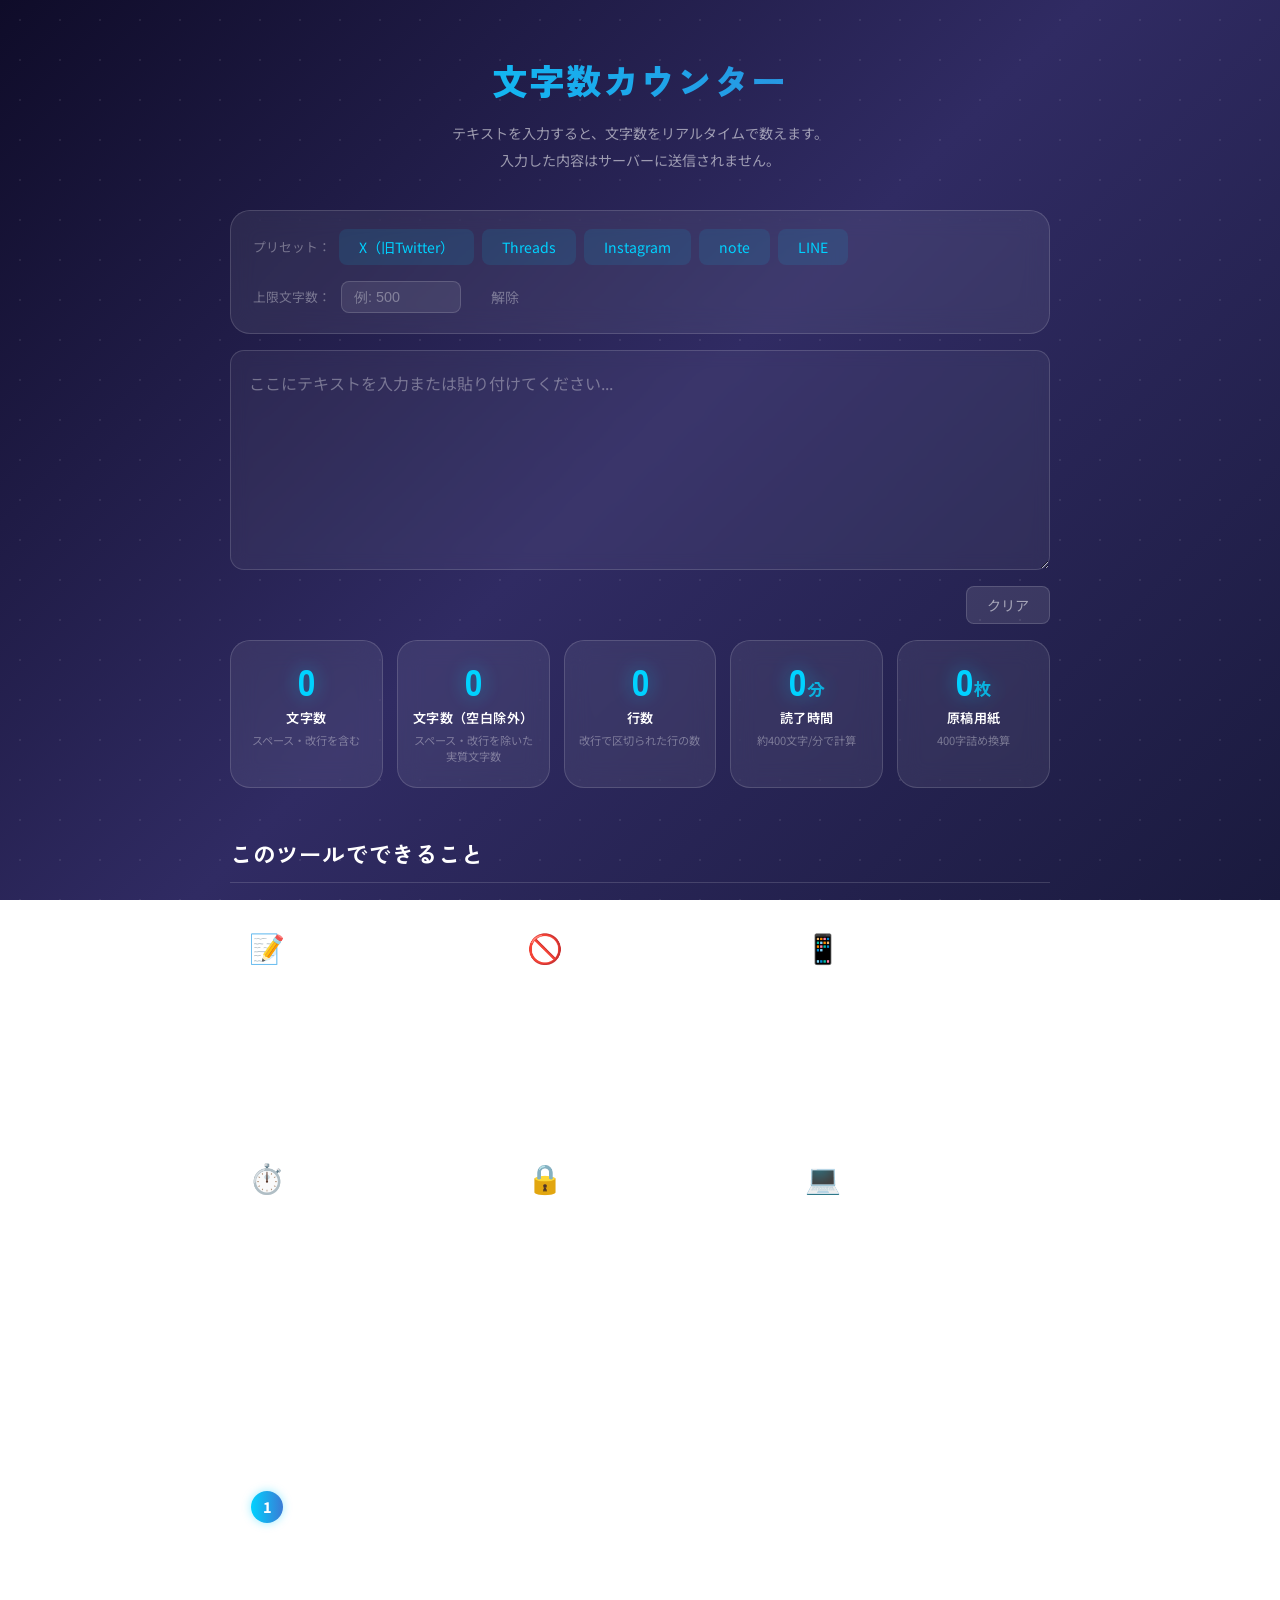
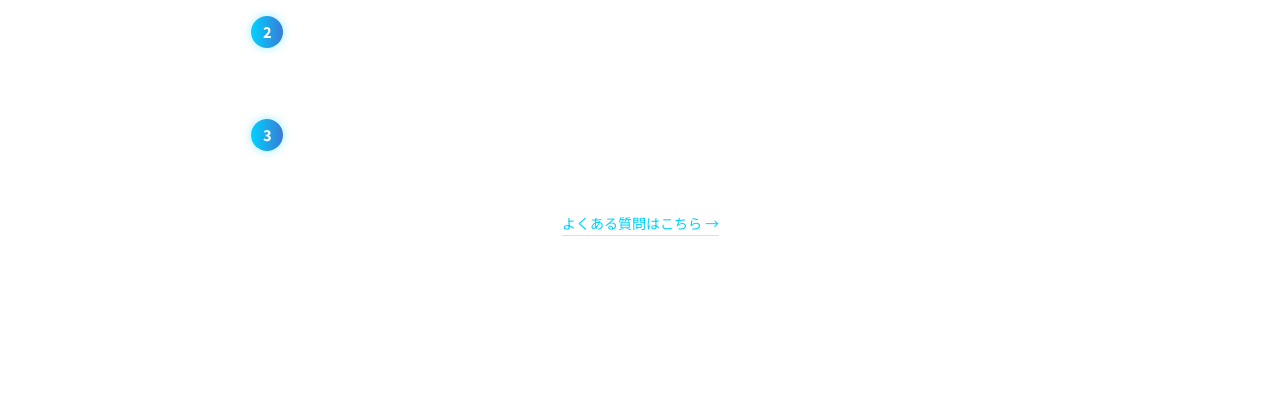
==== commit 4cb6871d: "サブタイトルを削除" ====
--- a/index.html
+++ b/index.html
@@ -61,7 +61,7 @@
 
       <!-- ===== ヘッダー：タイトルと説明 ===== -->
       <header class="header">
-        <h1 class="header__title">文字数カウンター<span class="header__title-sub">｜X・Instagram・LINEも即チェック</span></h1>
+        <h1 class="header__title">文字数カウンター</h1>
         <p class="header__description">
           テキストを入力すると、文字数をリアルタイムで数えます。<br />
           入力した内容はサーバーに送信されません。
--- a/css/style.css
+++ b/css/style.css
@@ -126,14 +126,6 @@
   margin-bottom: 12px;
 }
 
-.header__title-sub {
-  display: block;
-  font-size: 1rem;
-  font-weight: 400;
-  letter-spacing: 0.03em;
-  margin-top: 6px;
-  opacity: 0.75;
-}
 
 .header__description {
   font-size: 0.88rem;
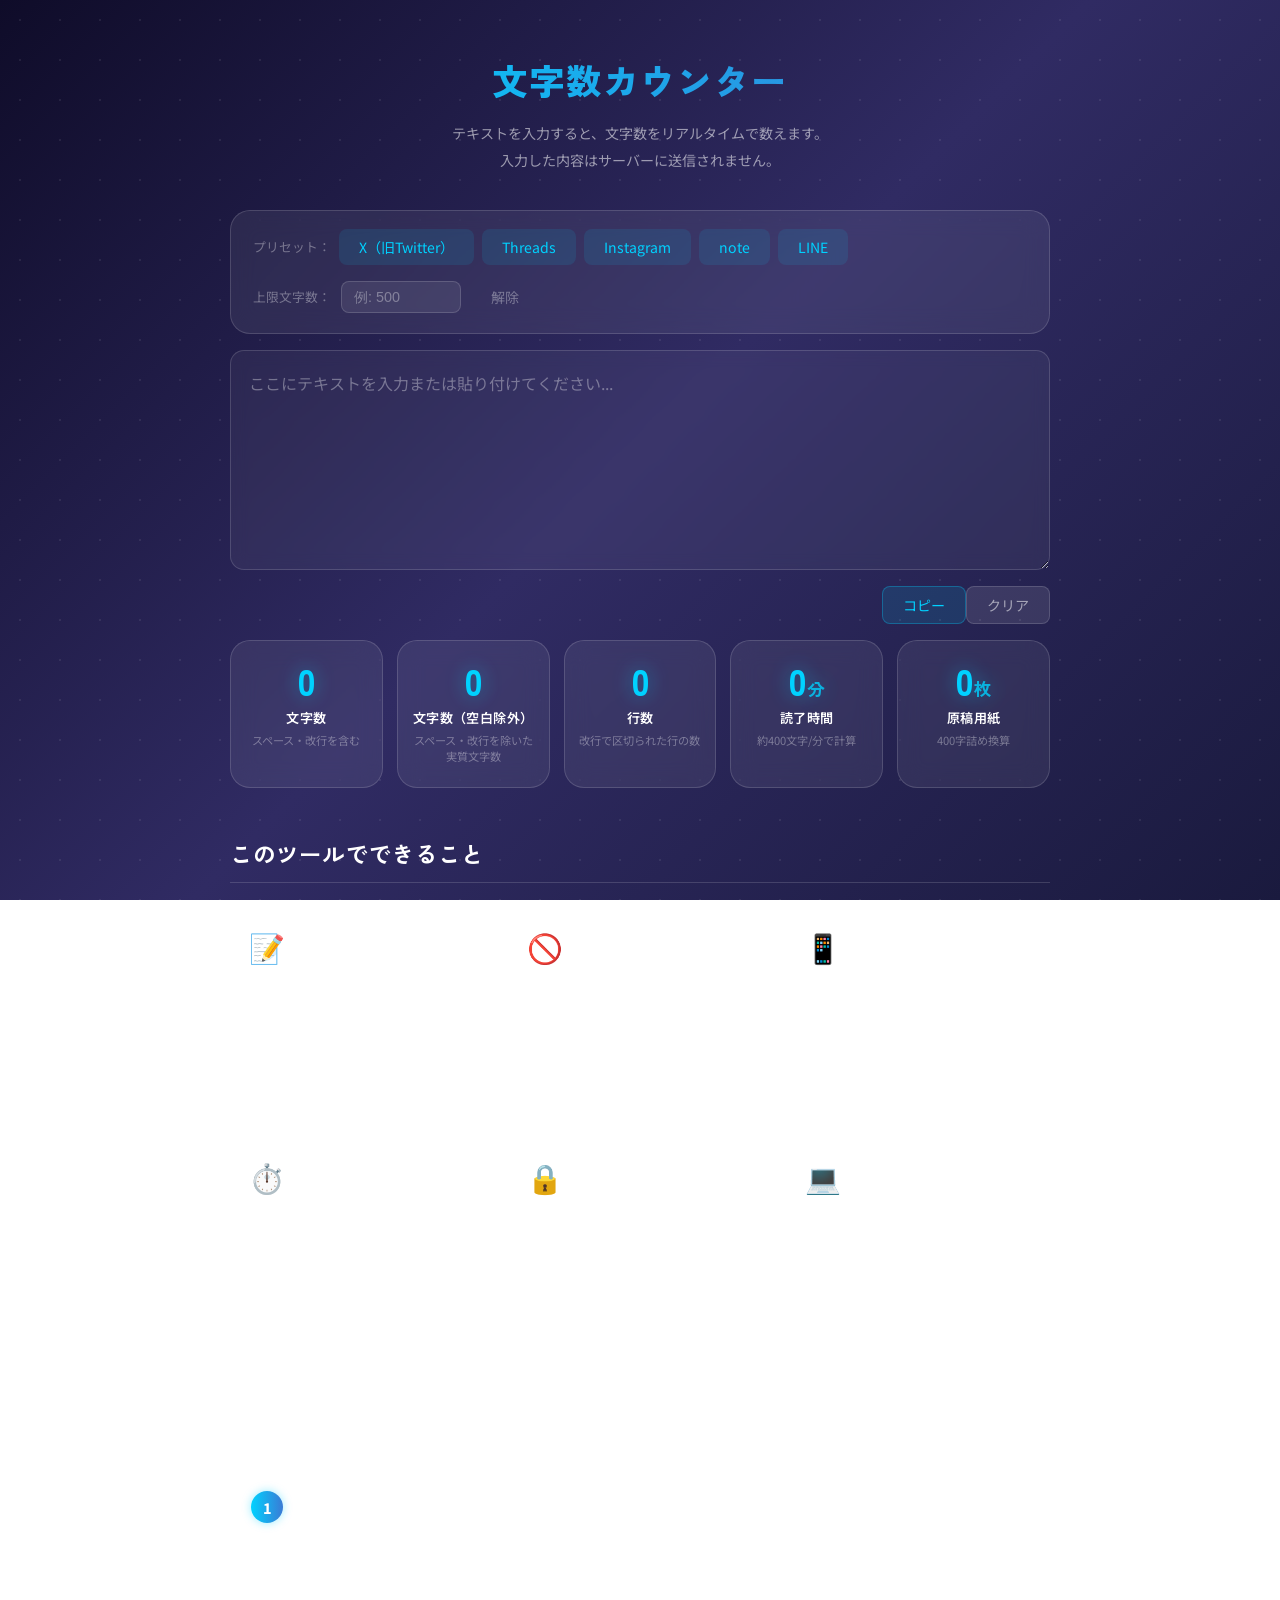
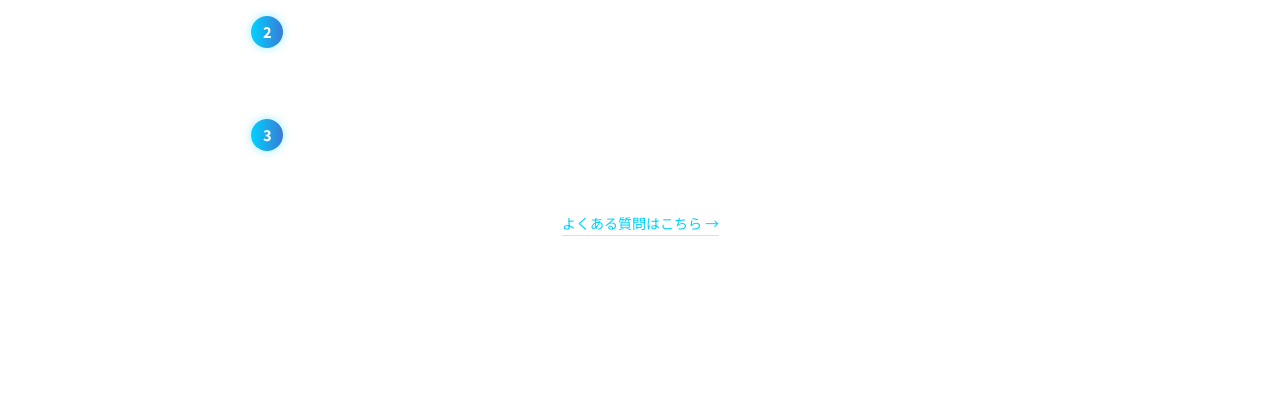
==== commit 4c147f8d: "コピーボタン追加・プライバシーポリシーページ追加 Co-Authored-By: Claude Sonnet 4.6 <noreply@anthropic.com>" ====
--- a/index.html
+++ b/index.html
@@ -113,6 +113,7 @@
 
         <!-- クリアボタン：テキストエリアの内容を全消去する -->
         <div class="button-area">
+          <button id="copy-btn" class="btn btn--copy">コピー</button>
           <button id="clear-btn" class="btn btn--clear">クリア</button>
         </div>
 
@@ -251,6 +252,7 @@
         <nav class="footer-nav">
           <a href="index.html" class="footer-nav__link">ホーム</a>
           <a href="faq.html" class="footer-nav__link">よくある質問</a>
+          <a href="privacy.html" class="footer-nav__link">プライバシーポリシー</a>
         </nav>
         <p>入力されたテキストはサーバーに送信されません（すべてブラウザ内で処理）</p>
       </footer>
--- a/css/style.css
+++ b/css/style.css
@@ -325,6 +325,24 @@
   transform: scale(0.97);
 }
 
+.btn--copy {
+  background: rgba(0, 210, 255, 0.12);
+  color: var(--color-accent);
+  border: 1px solid rgba(0, 210, 255, 0.3);
+  transition: all 0.2s;
+}
+
+.btn--copy:hover {
+  background: rgba(0, 210, 255, 0.25);
+  border-color: var(--color-accent);
+}
+
+.btn--copy--done {
+  background: rgba(0, 210, 255, 0.3);
+  border-color: var(--color-accent);
+  color: #fff;
+}
+
 .btn--clear {
   background: rgba(255, 255, 255, 0.1);
   color: var(--color-text-sub);
